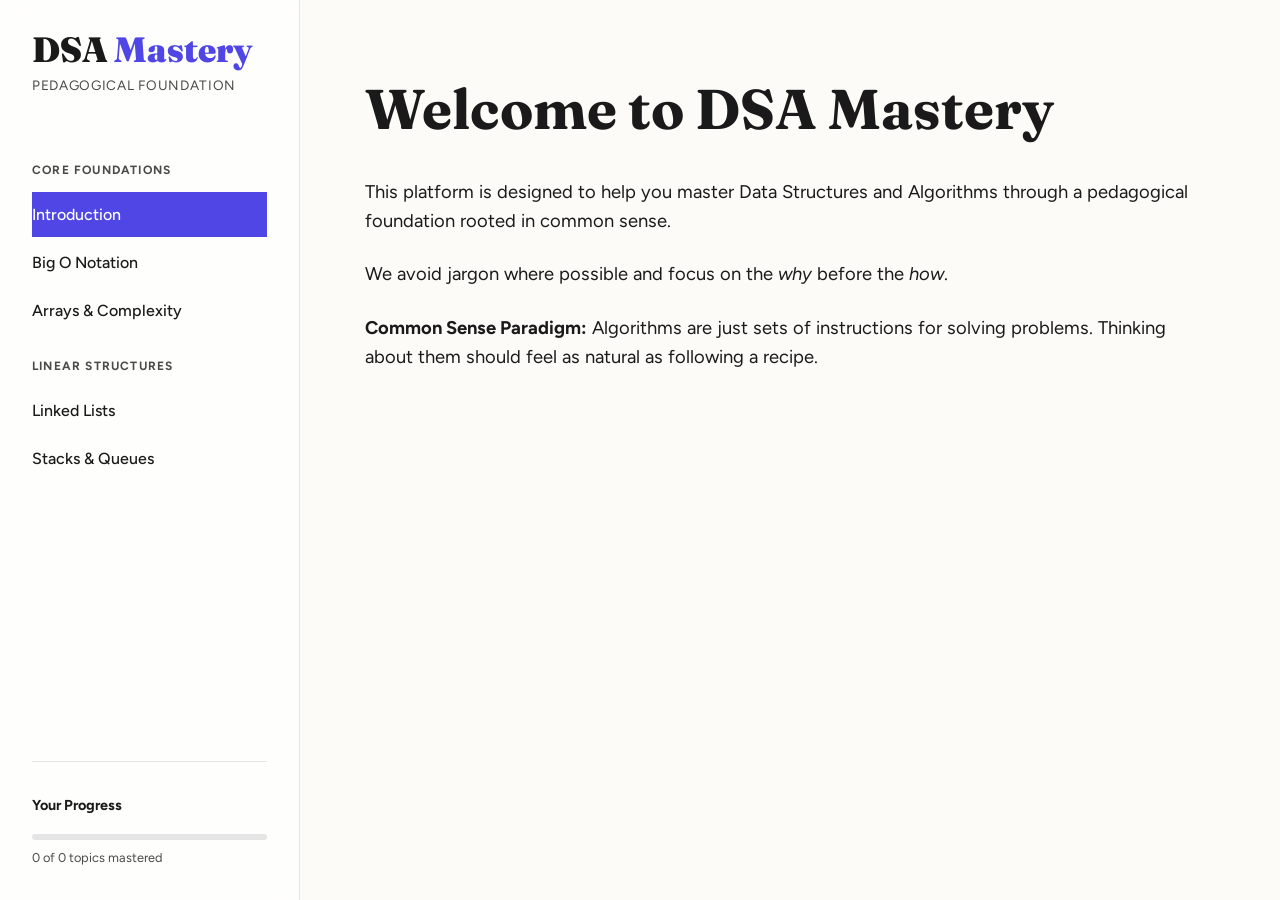
==== DSA Checklist Website/index.html @ 441b28fd "chore: move website files into 'DSA Checklist Website' directory and backup original Base.html" ====
<!DOCTYPE html>
<html lang="en">
<head>
    <meta charset="UTF-8">
    <meta name="viewport" content="width=device-width, initial-scale=1.0">
    <title>DSA Mastery | Learn & Practice</title>
    
    <!-- Typography: Fraunces (900, variable), Figtree (400, 600), JetBrains Mono -->
    <link rel="preconnect" href="https://fonts.googleapis.com">
    <link rel="preconnect" href="https://fonts.gstatic.com" crossorigin>
    <link href="https://fonts.googleapis.com/css2?family=Figtree:wght@400;600&family=Fraunces:opsz,wght@9..144,900&family=JetBrains+Mono&display=swap" rel="stylesheet">
    
    <link rel="stylesheet" href="style.css">
</head>
<body>
    <div class="app-container">
        <aside id="sidebar">
            <header class="platform-header">
                <h1>DSA <span class="accent">Mastery</span></h1>
                <p class="tagline">Pedagogical Foundation</p>
            </header>
            
            <nav class="topic-nav">
                <div class="nav-section">
                    <h2>Core Foundations</h2>
                    <ul>
                        <li><a href="#/introduction" class="nav-link active">Introduction</a></li>
                        <li><a href="#/big-o-notation" class="nav-link">Big O Notation</a></li>
                        <li><a href="#/arrays" class="nav-link">Arrays & Complexity</a></li>
                    </ul>
                </div>
                <div class="nav-section">
                    <h2>Linear Structures</h2>
                    <ul>
                        <li><a href="#/linked-lists" class="nav-link">Linked Lists</a></li>
                        <li><a href="#/stacks-queues" class="nav-link">Stacks & Queues</a></li>
                    </ul>
                </div>
            </nav>

            <footer class="sidebar-footer">
                <div id="progress-tracker">
                    <h3>Your Progress</h3>
                    <div class="progress-bar-container">
                        <div class="progress-bar" style="width: 0%"></div>
                    </div>
                    <p class="progress-stats">0 of 0 topics mastered</p>
                </div>
            </footer>
        </aside>

        <main id="content-area">
            <article id="content">
                <!-- Dynamic content injected here -->
                <div class="loading-state">
                    <h2>Initializing Mastery...</h2>
                </div>
            </article>
        </main>
    </div>

    <script src="app.js"></script>
</body>
</html>
---- DSA Checklist Website/style.css ----
:root {
    /* Typography */
    --font-display: 'Fraunces', serif;
    --font-body: 'Figtree', sans-serif;
    --font-mono: 'JetBrains Mono', monospace;

    /* Colors - Premium Educational Palette */
    --bg-primary: #fcfbf7; /* Soft paper white */
    --bg-sidebar: rgba(255, 255, 255, 0.7);
    --text-primary: #1a1a1a;
    --text-secondary: #4a4a4a;
    --accent: #4f46e5; /* Indigo */
    --accent-soft: rgba(79, 70, 229, 0.1);
    --border: #e5e5e5;
    
    /* Layout */
    --sidebar-width: 300px;
    --content-max-width: 850px;
    --padding-base: 2rem;
}

* {
    margin: 0;
    padding: 0;
    box-sizing: border-box;
}

body {
    background-color: var(--bg-primary);
    color: var(--text-primary);
    font-family: var(--font-body);
    line-height: 1.6;
    overflow-x: hidden;
}

.app-container {
    display: flex;
    min-height: 100vh;
}

/* Sidebar Styling */
#sidebar {
    width: var(--sidebar-width);
    height: 100vh;
    position: sticky;
    top: 0;
    background: var(--bg-sidebar);
    backdrop-filter: blur(12px);
    -webkit-backdrop-filter: blur(12px);
    border-right: 1px solid var(--border);
    display: flex;
    flex-direction: column;
    padding: var(--padding-base);
    z-index: 100;
}

.platform-header h1 {
    font-family: var(--font-display);
    font-variation-settings: 'opsz' 72, 'SOFT' 0;
    font-size: 2.2rem;
    font-weight: 900;
    line-height: 1;
    margin-bottom: 0.5rem;
}

.platform-header .accent {
    color: var(--accent);
}

.platform-header .tagline {
    font-size: 0.85rem;
    text-transform: uppercase;
    letter-spacing: 0.05em;
    color: var(--text-secondary);
    margin-bottom: 2.5rem;
}

.topic-nav {
    flex: 1;
    overflow-y: auto;
}

.nav-section h2 {
    font-size: 0.75rem;
    text-transform: uppercase;
    letter-spacing: 0.1em;
    color: var(--text-secondary);
    margin: 1.5rem 0 0.75rem;
}

.topic-nav ul {
    list-style: none;
}

.nav-link {
    display: block;
    padding: 0.6rem 0.8rem;
    margin: 0.2rem -0.8rem;
    border-radius: 6px;
    text-decoration: none;
    color: var(--text-primary);
    font-weight: 500;
    transition: all 0.2s ease;
}

.nav-link:hover {
    background: var(--accent-soft);
    color: var(--accent);
}

.nav-link.active {
    background: var(--accent);
    color: white;
}

/* Progress Tracker */
.sidebar-footer {
    margin-top: auto;
    padding-top: 2rem;
    border-top: 1px solid var(--border);
}

#progress-tracker h3 {
    font-size: 0.9rem;
    margin-bottom: 1rem;
}

.progress-bar-container {
    height: 6px;
    background: var(--border);
    border-radius: 3px;
    margin-bottom: 0.5rem;
}

.progress-bar {
    height: 100%;
    background: var(--accent);
    border-radius: 3px;
    transition: width 0.4s cubic-bezier(0.4, 0, 0.2, 1);
}

.progress-stats {
    font-size: 0.8rem;
    color: var(--text-secondary);
}

/* Content Area */
#content-area {
    flex: 1;
    display: flex;
    justify-content: center;
    padding: 4rem var(--padding-base);
}

#content {
    width: 100%;
    max-width: var(--content-max-width);
}

/* Typography Overrides for Content */
#content h1, #content h2, #content h3 {
    font-family: var(--font-display);
    font-variation-settings: 'opsz' 36;
    margin-bottom: 1.5rem;
}

#content h1 { font-size: 3.5rem; }
#content h2 { font-size: 2.2rem; margin-top: 3rem; }

#content p {
    font-size: 1.15rem;
    margin-bottom: 1.5rem;
    color: var(--text-primary);
}

.loading-state {
    text-align: center;
    padding-top: 10vh;
    color: var(--text-secondary);
}

@media (max-width: 1024px) {
    :root {
        --sidebar-width: 260px;
    }
}

@media (max-width: 768px) {
    .app-container {
        flex-direction: column;
    }
    #sidebar {
        width: 100%;
        height: auto;
        position: relative;
    }
}
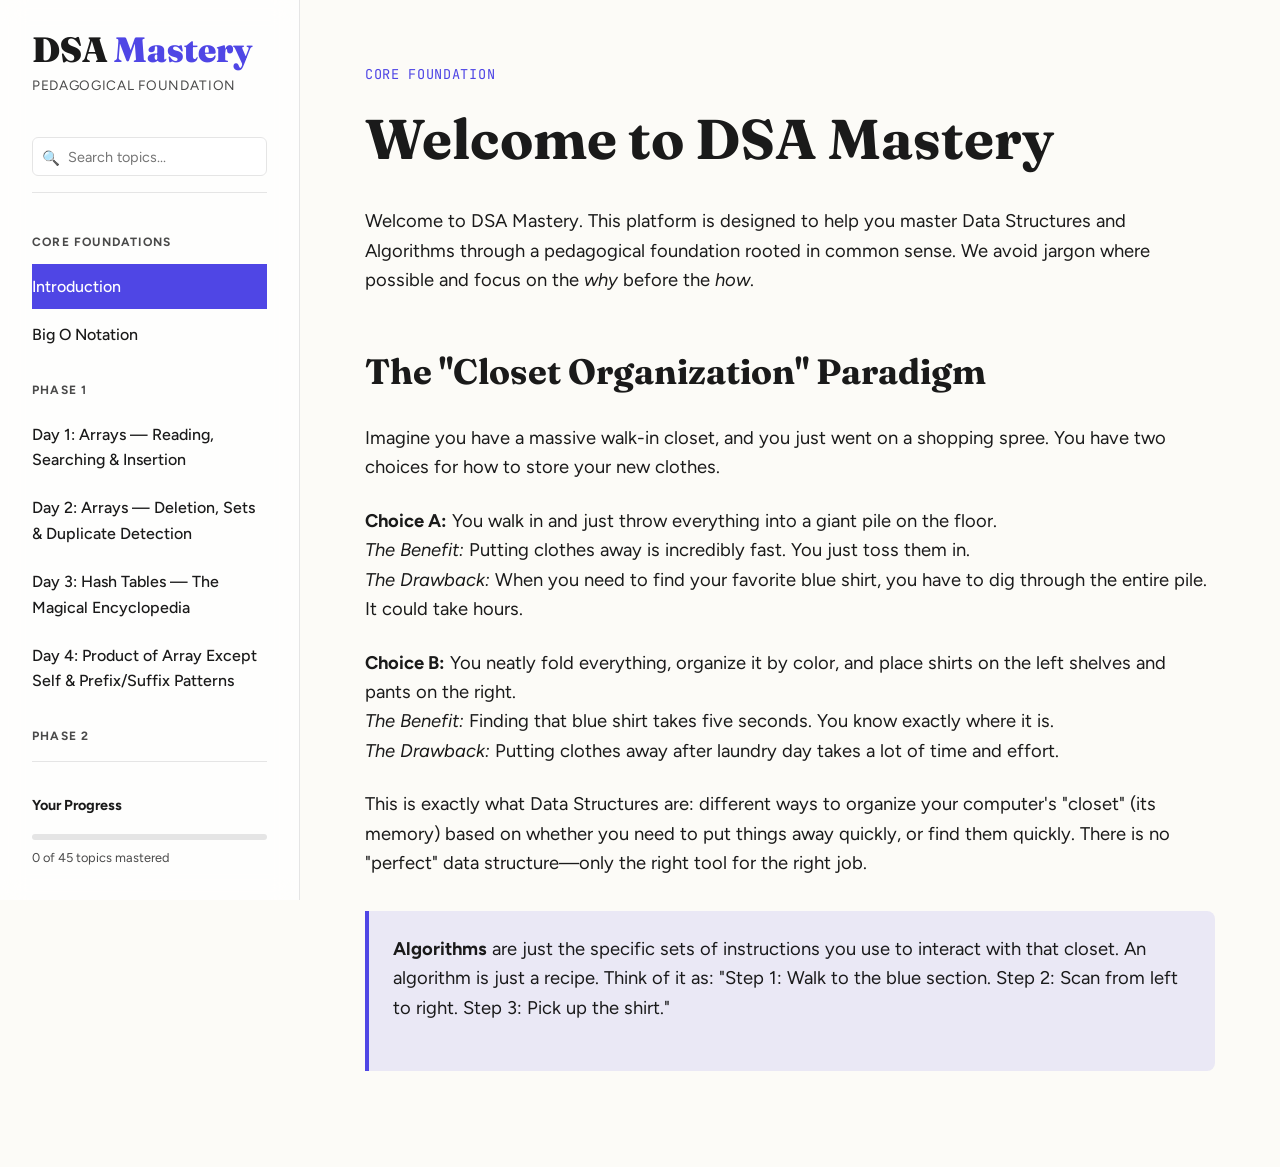
==== commit 44476af3: "feat: complete DSA pedagogy, UI polish, and discovery features" ====
--- a/DSA Checklist Website/index.html
+++ b/DSA Checklist Website/index.html
@@ -19,6 +19,10 @@
                 <h1>DSA <span class="accent">Mastery</span></h1>
                 <p class="tagline">Pedagogical Foundation</p>
             </header>
+            <div class="search-container">
+                <input type="text" id="topic-search" class="search-input" placeholder="Search topics...">
+                <span class="search-icon">🔍</span>
+            </div>
             
             <nav class="topic-nav">
                 <div class="nav-section">
--- a/DSA Checklist Website/style.css
+++ b/DSA Checklist Website/style.css
@@ -80,6 +80,41 @@
     overflow-y: auto;
 }
 
+/* Search Bar */
+.search-container {
+    position: relative;
+    margin-bottom: 1rem;
+    padding-bottom: 1rem;
+    border-bottom: 1px solid var(--border);
+}
+
+.search-input {
+    width: 100%;
+    padding: 0.6rem 0.8rem 0.6rem 2.2rem;
+    border: 1px solid var(--border);
+    border-radius: 6px;
+    font-family: var(--font-body);
+    font-size: 0.9rem;
+    background: #fff;
+    color: var(--text-primary);
+    outline: none;
+    transition: all 0.2s ease;
+}
+
+.search-input:focus {
+    border-color: var(--accent);
+    box-shadow: 0 0 0 2px var(--accent-soft);
+}
+
+.search-icon {
+    position: absolute;
+    left: 0.6rem;
+    top: 0.6rem;
+    font-size: 0.9rem;
+    color: var(--text-secondary);
+    pointer-events: none;
+}
+
 .nav-section h2 {
     font-size: 0.75rem;
     text-transform: uppercase;
@@ -157,6 +192,22 @@
     max-width: var(--content-max-width);
 }
 
+/* Animations */
+.fade-in {
+    animation: fadeInSlideUp 0.3s cubic-bezier(0.16, 1, 0.3, 1) forwards;
+}
+
+@keyframes fadeInSlideUp {
+    from {
+        opacity: 0;
+        transform: translateY(15px);
+    }
+    to {
+        opacity: 1;
+        transform: translateY(0);
+    }
+}
+
 /* Typography Overrides for Content */
 #content h1, #content h2, #content h3 {
     font-family: var(--font-display);
@@ -179,6 +230,198 @@
     color: var(--text-secondary);
 }
 
+/* Topic Tracking & Actions */
+.topic-meta {
+    font-family: var(--font-mono);
+    text-transform: uppercase;
+    font-size: 0.85rem;
+    color: var(--accent);
+    letter-spacing: 0.05em;
+    display: block;
+    margin-bottom: 0.5rem;
+}
+
+.topic-actions {
+    margin-top: 3rem;
+    padding-top: 2rem;
+    border-top: 1px solid var(--border);
+    display: flex;
+    justify-content: flex-end;
+}
+
+.mark-complete-btn {
+    font-family: var(--font-body);
+    font-weight: 600;
+    font-size: 1rem;
+    padding: 0.8rem 1.5rem;
+    border-radius: 8px;
+    border: 1px solid var(--accent);
+    background: transparent;
+    color: var(--accent);
+    cursor: pointer;
+    transition: all 0.2s cubic-bezier(0.4, 0, 0.2, 1);
+}
+
+.mark-complete-btn:hover {
+    background: var(--accent-soft);
+}
+
+.mark-complete-btn:active {
+    transform: scale(0.98);
+}
+
+.mark-complete-btn.completed {
+    background: var(--accent);
+    color: white;
+}
+
+/* Sidebar Completed Status */
+.status-icon {
+    font-size: 0.85rem;
+    margin-right: 0.4rem;
+}
+
+.completed-topic .nav-link {
+    opacity: 0.8;
+}
+
+/* Practice Section & Problems */
+.practice-section {
+    margin-top: 3rem;
+    background: #fff;
+    border: 1px solid var(--border);
+    border-radius: 12px;
+    padding: 2rem;
+    box-shadow: 0 4px 6px rgba(0,0,0,0.02);
+}
+
+.practice-problem {
+    list-style: none;
+    padding: 1.5rem 0;
+    border-bottom: 1px solid var(--border);
+}
+
+.practice-problem:last-child {
+    border-bottom: none;
+    padding-bottom: 0;
+}
+
+.problem-header {
+    display: flex;
+    justify-content: space-between;
+    align-items: center;
+    margin-bottom: 0.75rem;
+}
+
+.problem-header strong {
+    font-size: 1.15rem;
+}
+
+.problem-status-wrapper {
+    display: flex;
+    align-items: center;
+    gap: 0.75rem;
+}
+
+.problem-status-select {
+    font-family: var(--font-body);
+    font-size: 0.85rem;
+    padding: 0.4rem 0.5rem;
+    border-radius: 4px;
+    border: 1px solid var(--border);
+    background: #fafafa;
+    cursor: pointer;
+    outline: none;
+}
+
+/* Status Indicators */
+.status-indicator {
+    width: 12px;
+    height: 12px;
+    border-radius: 50%;
+    display: inline-block;
+}
+
+.status-unattempted {
+    background: #e5e5e5;
+}
+
+.status-attempted {
+    background: #fbbf24; /* Amber */
+}
+
+.status-revisit {
+    background: #ef4444; /* Red */
+}
+
+.status-solved {
+    background: #10b981; /* Emerald */
+}
+
+/* Callouts */
+.callout {
+    background: var(--accent-soft);
+    border-left: 4px solid var(--accent);
+    padding: 1.5rem;
+    border-radius: 0 8px 8px 0;
+    margin: 2rem 0;
+}
+
+.big-o-callout {
+    background: #f8fafc;
+    border-color: #64748b;
+}
+
+/* Dropdown Callout */
+.drop-down-callout {
+    transition: all 0.3s ease;
+}
+
+.dropdown-summary {
+    display: flex;
+    justify-content: space-between;
+    align-items: center;
+    cursor: pointer;
+    list-style: none; /* Hide default triangle */
+}
+
+/* Hide default triangle for webkit */
+.dropdown-summary::-webkit-details-marker {
+    display: none;
+}
+
+.dropdown-summary h2 {
+    margin: 0 !important; /* Override content h2 margin */
+}
+
+.dropdown-icon {
+    font-size: 0.9rem;
+    color: var(--text-secondary);
+    transition: transform 0.3s ease;
+}
+
+details[open] .dropdown-icon {
+    transform: rotate(180deg);
+}
+
+.dropdown-content {
+    margin-top: 1.5rem;
+    padding-top: 1.5rem;
+    border-top: 1px solid var(--border);
+    animation: dropFadeIn 0.3s ease forwards;
+}
+
+@keyframes dropFadeIn {
+    from {
+        opacity: 0;
+        transform: translateY(-10px);
+    }
+    to {
+        opacity: 1;
+        transform: translateY(0);
+    }
+}
+
 @media (max-width: 1024px) {
     :root {
         --sidebar-width: 260px;
